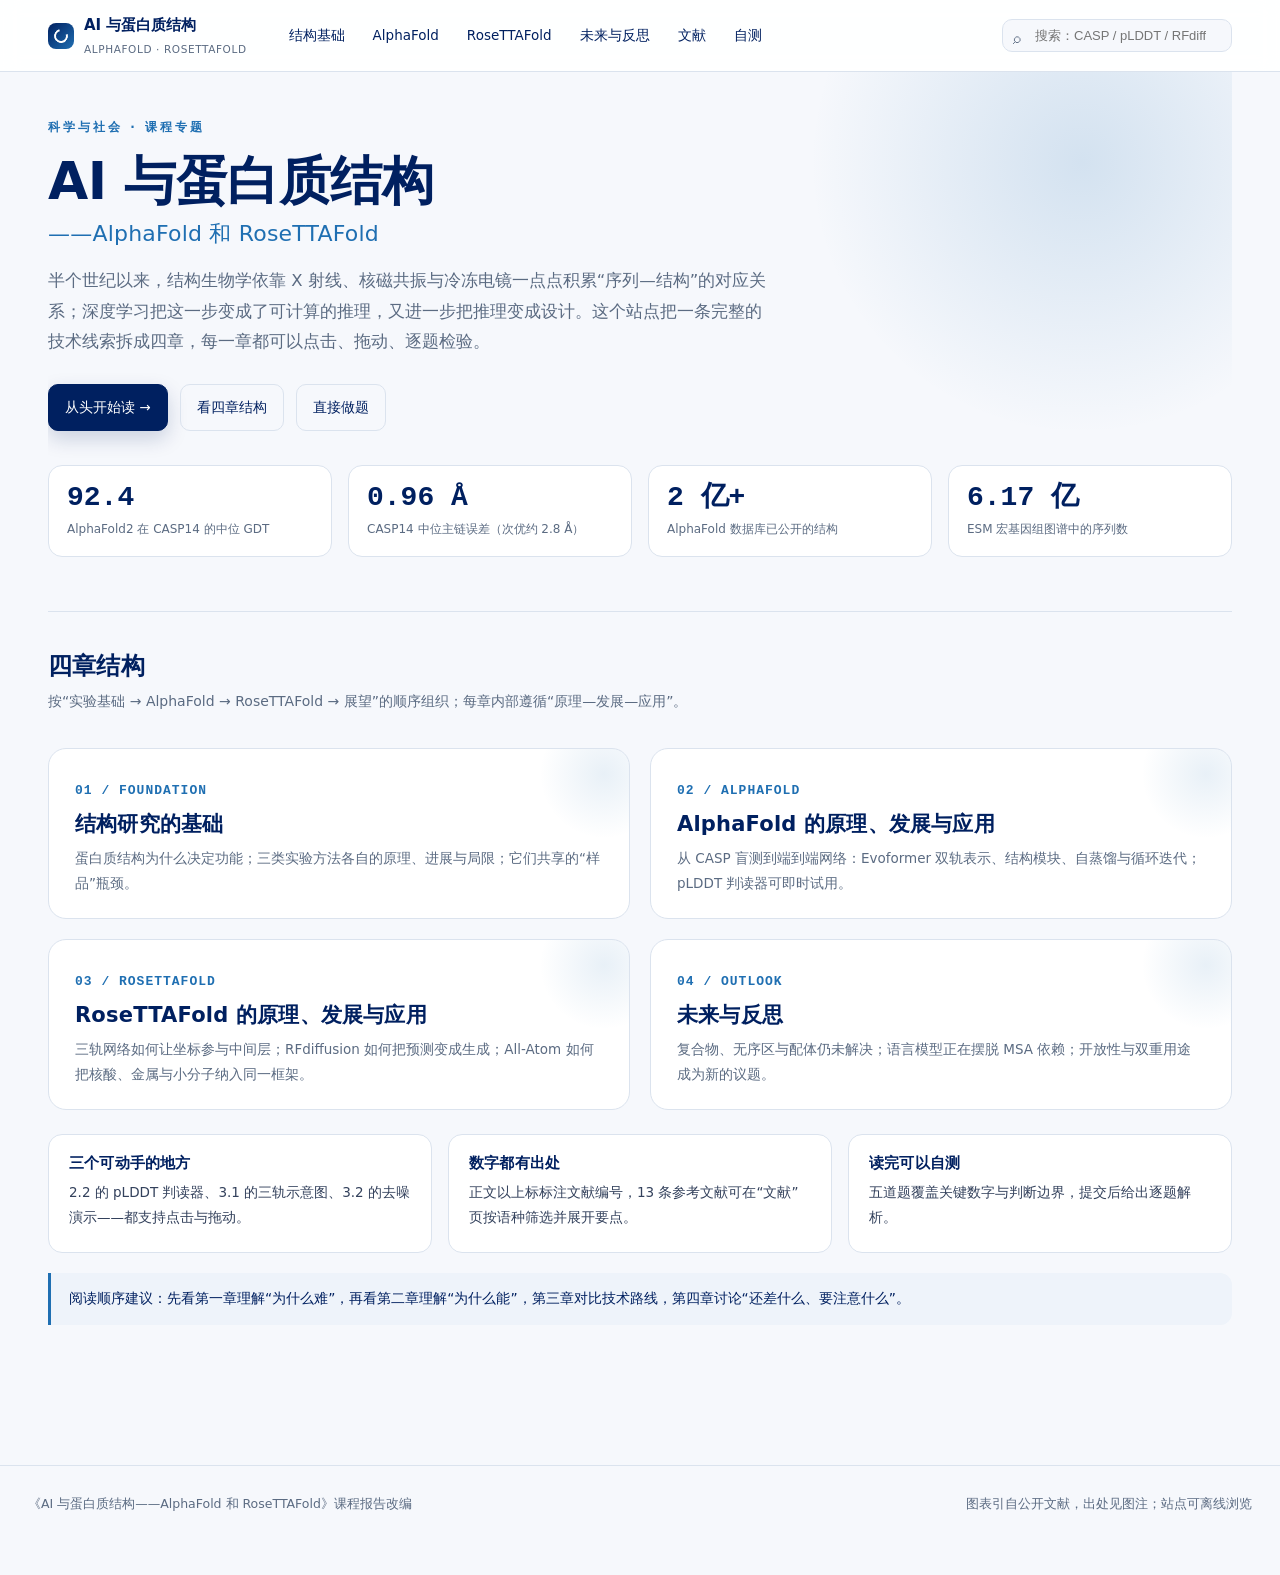
==== index.html @ 39dbe8a4 "feat: 交互式专题站点（AlphaFold / RoseTTAFold 四章 + 互动组件）" ====
<!DOCTYPE html>
<html lang="zh-CN">
<head>
<meta charset="utf-8">
<meta name="viewport" content="width=device-width, initial-scale=1">
<title>AI 与蛋白质结构 · AlphaFold 与 RoseTTAFold</title>
<meta name="description" content="从实验解析到深度学习预测、再到蛋白质设计的交互式专题：AlphaFold 与 RoseTTAFold 的原理、发展与应用。">
<link rel="icon" href="data:image/svg+xml,<svg xmlns='http://www.w3.org/2000/svg' viewBox='0 0 64 64'><rect width='64' height='64' rx='14' fill='%23002060'/><circle cx='32' cy='32' r='15' fill='none' stroke='%23fff' stroke-width='4' stroke-dasharray='70 30'/></svg>">
<link rel="stylesheet" href="assets/css/site.css">
</head>
<body>
<div id="progress"></div>
<header class="top">
  <div class="bar">
    <a class="logo" href="index.html"><i></i><span>AI 与蛋白质结构<small>ALPHAFOLD · ROSETTAFOLD</small></span></a>
    <nav class="main">
      <a href="ch1.html">结构基础</a>
      <a href="ch2.html">AlphaFold</a>
      <a href="ch3.html">RoseTTAFold</a>
      <a href="ch4.html">未来与反思</a>
      <a href="references.html">文献</a>
      <a href="quiz.html">自测</a>
    </nav>
    <div class="searchwrap">
      <input id="q" type="search" placeholder="搜索：CASP / pLDDT / RFdiffusion" aria-label="站内搜索">
      <div id="hits"></div>
    </div>
  </div>
</header>

<main>
  <section class="hero">
    <div class="glow"></div>
    <div class="kicker">科学与社会 · 课程专题</div>
    <h1>AI 与蛋白质结构</h1>
    <h2>——AlphaFold 和 RoseTTAFold</h2>
    <p class="lead">半个世纪以来，结构生物学依靠 X 射线、核磁共振与冷冻电镜一点点积累“序列—结构”的对应关系；深度学习把这一步变成了可计算的推理，又进一步把推理变成设计。这个站点把一条完整的技术线索拆成四章，每一章都可以点击、拖动、逐题检验。</p>
    <div class="cta">
      <a class="btn primary" href="ch1.html">从头开始读 →</a>
      <a class="btn ghost" href="#chapters">看四章结构</a>
      <a class="btn ghost" href="quiz.html">直接做题</a>
    </div>
    <div class="facts">
      <div class="fact reveal"><b>92.4</b><span>AlphaFold2 在 CASP14 的中位 GDT</span></div>
      <div class="fact reveal"><b>0.96 Å</b><span>CASP14 中位主链误差（次优约 2.8 Å）</span></div>
      <div class="fact reveal"><b>2 亿+</b><span>AlphaFold 数据库已公开的结构</span></div>
      <div class="fact reveal"><b>6.17 亿</b><span>ESM 宏基因组图谱中的序列数</span></div>
    </div>
  </section>

  <section id="chapters" style="padding:38px 0 10px">
    <h2 style="font-size:24px">四章结构</h2>
    <p style="color:var(--muted);font-size:14px;margin-top:6px">按“实验基础 → AlphaFold → RoseTTAFold → 展望”的顺序组织；每章内部遵循“原理—发展—应用”。</p>
    <div class="cards">
      <a class="card-link reveal" href="ch1.html">
        <span class="n">01 / FOUNDATION</span>
        <h3>结构研究的基础</h3>
        <p>蛋白质结构为什么决定功能；三类实验方法各自的原理、进展与局限；它们共享的“样品”瓶颈。</p>
        <span class="go">阅读本章 →</span>
      </a>
      <a class="card-link reveal" href="ch2.html">
        <span class="n">02 / ALPHAFOLD</span>
        <h3>AlphaFold 的原理、发展与应用</h3>
        <p>从 CASP 盲测到端到端网络：Evoformer 双轨表示、结构模块、自蒸馏与循环迭代；pLDDT 判读器可即时试用。</p>
        <span class="go">阅读本章 →</span>
      </a>
      <a class="card-link reveal" href="ch3.html">
        <span class="n">03 / ROSETTAFOLD</span>
        <h3>RoseTTAFold 的原理、发展与应用</h3>
        <p>三轨网络如何让坐标参与中间层；RFdiffusion 如何把预测变成生成；All-Atom 如何把核酸、金属与小分子纳入同一框架。</p>
        <span class="go">阅读本章 →</span>
      </a>
      <a class="card-link reveal" href="ch4.html">
        <span class="n">04 / OUTLOOK</span>
        <h3>未来与反思</h3>
        <p>复合物、无序区与配体仍未解决；语言模型正在摆脱 MSA 依赖；开放性与双重用途成为新的议题。</p>
        <span class="go">阅读本章 →</span>
      </a>
    </div>
  </section>

  <section style="padding:14px 0 30px">
    <div class="grid3">
      <div class="card reveal">
        <h4>三个可动手的地方</h4>
        <p>2.2 的 pLDDT 判读器、3.1 的三轨示意图、3.2 的去噪演示——都支持点击与拖动。</p>
      </div>
      <div class="card reveal">
        <h4>数字都有出处</h4>
        <p>正文以上标标注文献编号，13 条参考文献可在“文献”页按语种筛选并展开要点。</p>
      </div>
      <div class="card reveal">
        <h4>读完可以自测</h4>
        <p>五道题覆盖关键数字与判断边界，提交后给出逐题解析。</p>
      </div>
    </div>
    <div class="note reveal">
      阅读顺序建议：先看第一章理解“为什么难”，再看第二章理解“为什么能”，第三章对比技术路线，第四章讨论“还差什么、要注意什么”。
    </div>
  </section>
</main>

<footer class="site">
  <div class="in">
    <span>《AI 与蛋白质结构——AlphaFold 和 RoseTTAFold》课程报告改编</span>
    <span>图表引自公开文献，出处见图注；站点可离线浏览</span>
  </div>
</footer>
<script src="assets/js/core.js"></script>
<script src="assets/js/widgets.js"></script>
</body>
</html>
---- assets/css/site.css ----
:root{
  --navy:#002060; --ink:#16233a; --body:#33415c; --muted:#5b6b82;
  --blue:#1f6fb2; --blue-2:#2a86cf; --teal:#117f86; --amber:#c9801d;
  --line:#dbe3ee; --bg:#f6f8fc; --card:#fff; --soft:#eef3fa;
  --mono:"Cascadia Mono","Consolas",monospace;
  --shadow:0 10px 30px rgba(0,32,96,.08);
}
*{box-sizing:border-box}
html{scroll-behavior:smooth}
body{
  margin:0;background:var(--bg);color:var(--body);
  font:15.5px/1.85 "Microsoft YaHei","PingFang SC","Hiragino Sans GB",system-ui,sans-serif;
  -webkit-font-smoothing:antialiased;overflow-x:hidden;
}
a{color:var(--blue);text-decoration:none}
a:hover{text-decoration:underline}
h1,h2,h3,h4{color:var(--navy);margin:0;font-weight:700;letter-spacing:.2px;line-height:1.35}
p{margin:.6em 0}
sup.cite{color:var(--muted);font-size:.68em;vertical-align:super}
img{max-width:100%}

/* ---------------- 顶栏 ---------------- */
#progress{position:fixed;top:0;left:0;height:3px;width:0;background:linear-gradient(90deg,var(--blue),var(--amber));z-index:80;transition:width .08s linear}
header.top{
  position:sticky;top:0;z-index:70;background:rgba(255,255,255,.9);backdrop-filter:blur(10px);
  border-bottom:1px solid var(--line);
}
header.top .bar{
  max-width:1240px;margin:0 auto;padding:12px 28px;display:flex;align-items:center;gap:22px;
}
.logo{display:flex;align-items:center;gap:10px;font-weight:800;color:var(--navy);font-size:15px;white-space:nowrap}
.logo i{
  width:26px;height:26px;border-radius:8px;display:inline-block;
  background:linear-gradient(135deg,var(--navy),var(--blue));position:relative;
}
.logo i:after{content:"";position:absolute;inset:6px;border:2px solid #fff;border-radius:50%;border-top-color:transparent;transform:rotate(30deg)}
.logo small{display:block;font-weight:400;font-size:10.5px;color:var(--muted);letter-spacing:.6px}
header.top nav.main{display:flex;gap:4px;margin-left:8px;flex-wrap:wrap}
header.top nav.main a{
  padding:7px 12px;border-radius:9px;font-size:13.5px;color:var(--navy);white-space:nowrap;
}
header.top nav.main a:hover{background:var(--soft);text-decoration:none}
header.top nav.main a.on{background:var(--navy);color:#fff}
.searchwrap{margin-left:auto;position:relative}
.searchwrap input{
  width:230px;padding:8px 12px 8px 32px;border:1px solid var(--line);border-radius:10px;
  font-size:13px;background:var(--bg);outline:none;color:var(--ink);transition:.2s;
}
.searchwrap input:focus{width:300px;border-color:var(--blue);background:#fff;box-shadow:0 4px 16px rgba(31,111,178,.12)}
.searchwrap:before{content:"⌕";position:absolute;left:11px;top:6px;color:var(--muted);font-size:15px}
#hits{
  position:absolute;right:0;top:44px;width:420px;max-height:60vh;overflow:auto;background:#fff;
  border:1px solid var(--line);border-radius:14px;box-shadow:var(--shadow);padding:8px;display:none;
}
#hits.show{display:block}
#hits a{display:block;padding:9px 12px;border-radius:9px;color:var(--ink);font-size:13px}
#hits a:hover{background:var(--soft);text-decoration:none}
#hits a b{color:var(--navy);display:block;font-size:13.5px}
#hits a span{color:var(--muted);font-size:12px}
#hits .none{padding:12px;color:var(--muted);font-size:13px}

/* ---------------- 版心 ---------------- */
main{max-width:1240px;margin:0 auto;padding:0 28px 90px}
.crumb{font-size:12px;color:var(--muted);padding:22px 0 6px;letter-spacing:.3px}
.crumb b{color:var(--navy)}

/* ---------------- 首页 hero ---------------- */
.hero{
  position:relative;padding:44px 0 54px;border-bottom:1px solid var(--line);overflow:hidden;
}
.hero .glow{
  position:absolute;width:620px;height:620px;border-radius:50%;right:-160px;top:-220px;
  background:radial-gradient(circle at center,rgba(31,111,178,.16),rgba(31,111,178,0) 62%);
  pointer-events:none;
}
.hero .kicker{font-size:12px;letter-spacing:3px;color:var(--blue);font-weight:800}
.hero h1{font-size:52px;line-height:1.12;margin:14px 0 8px;letter-spacing:-.5px}
.hero h2{font-size:22px;color:var(--blue);font-weight:500}
.hero p.lead{font-size:16.5px;color:var(--muted);max-width:720px;margin-top:18px}
.hero .cta{display:flex;gap:12px;margin-top:26px;flex-wrap:wrap}
.btn{
  display:inline-flex;align-items:center;gap:8px;border:1px solid var(--line);background:#fff;color:var(--navy);
  border-radius:10px;padding:10px 16px;font-size:13.5px;cursor:pointer;transition:.18s;font-family:inherit;
}
.btn:hover{border-color:var(--blue);color:var(--blue);transform:translateY(-1px);text-decoration:none}
.btn.primary{background:var(--navy);border-color:var(--navy);color:#fff;box-shadow:0 8px 20px rgba(0,32,96,.18)}
.btn.primary:hover{background:#0a3070;color:#fff}
.btn.ghost{background:transparent}
.facts{display:grid;grid-template-columns:repeat(4,1fr);gap:16px;margin-top:34px}
.fact{background:#fff;border:1px solid var(--line);border-radius:14px;padding:16px 18px;transition:.2s}
.fact:hover{transform:translateY(-3px);box-shadow:var(--shadow)}
.fact b{display:block;font-size:28px;color:var(--navy);line-height:1.15;font-family:var(--mono)}
.fact span{font-size:12px;color:var(--muted);display:block;margin-top:4px}

/* ---------------- 章节卡片 ---------------- */
.cards{display:grid;grid-template-columns:repeat(2,1fr);gap:20px;margin-top:34px}
.card-link{
  position:relative;background:#fff;border:1px solid var(--line);border-radius:18px;padding:26px 26px 22px;
  display:block;color:inherit;transition:.22s;overflow:hidden;
}
.card-link:hover{transform:translateY(-4px);box-shadow:var(--shadow);border-color:#c6d7ea;text-decoration:none}
.card-link .n{
  font-family:var(--mono);font-size:13px;color:var(--blue);font-weight:700;letter-spacing:1px;
}
.card-link h3{font-size:21px;margin:6px 0 8px}
.card-link p{color:var(--muted);font-size:13.5px;margin:0}
.card-link .go{position:absolute;right:22px;bottom:20px;color:var(--blue);font-size:13px;opacity:0;transform:translateX(-6px);transition:.22s}
.card-link:hover .go{opacity:1;transform:none}
.card-link:after{
  content:"";position:absolute;right:-40px;top:-40px;width:130px;height:130px;border-radius:50%;
  background:radial-gradient(circle,rgba(31,111,178,.10),transparent 70%);
}

/* ---------------- 内容页 ---------------- */
.page-head{padding:30px 0 6px}
.page-head .kicker{font-size:12px;letter-spacing:2px;color:var(--blue);font-weight:800}
.page-head h1{font-size:38px;margin:10px 0 8px}
.page-head p{color:var(--muted);max-width:820px;font-size:15px}
.layout{display:grid;grid-template-columns:minmax(0,1fr) 232px;gap:44px;align-items:start}
article{min-width:0}
section.sec{padding:34px 0 18px;border-bottom:1px solid var(--line);scroll-margin-top:80px}
section.sec:last-child{border-bottom:0}
section.sec h2{font-size:26px;display:flex;align-items:baseline;gap:12px;margin-bottom:6px}
section.sec h2 .num{font-family:var(--mono);font-size:16px;color:var(--blue);font-weight:700}
section.sec .sub{color:var(--muted);font-size:14px;margin-bottom:16px}
h3.sub{font-size:17px;margin:28px 0 8px;padding-left:11px;border-left:3px solid var(--amber);scroll-margin-top:84px}

/* 右侧小节导航 */
.rail{position:sticky;top:86px}
.rail h5{font-size:11px;letter-spacing:1.6px;color:var(--muted);margin:0 0 10px;font-weight:700}
.rail a{
  display:block;font-size:12.8px;color:var(--muted);padding:6px 10px;border-left:2px solid transparent;
  margin-left:-2px;transition:.15s;line-height:1.5;
}
.rail a:hover{color:var(--navy);text-decoration:none}
.rail a.on{color:var(--blue);border-left-color:var(--blue);font-weight:600;background:linear-gradient(90deg,var(--soft),transparent)}

/* ---------------- 通用块 ---------------- */
.grid2{display:grid;grid-template-columns:1fr 1fr;gap:26px;align-items:start}
.grid2.narrow{grid-template-columns:1.06fr .94fr}
.grid3{display:grid;grid-template-columns:repeat(3,1fr);gap:16px}
figure{margin:0}
figure .frame{background:#fff;border:1px solid var(--line);border-radius:14px;padding:8px}
figure img{width:100%;display:block;border-radius:8px}
figcaption{font-size:11.5px;color:var(--muted);margin-top:8px;line-height:1.6}
figcaption b{color:var(--navy)}
.card{background:#fff;border:1px solid var(--line);border-radius:14px;padding:18px 20px}
.card h4{font-size:15px;margin-bottom:6px}
.card p{font-size:13.5px;margin:.35em 0}
ul.clean{margin:8px 0;padding-left:1.15em}
ul.clean li{margin:7px 0;font-size:14.2px}
.key{font-weight:700;color:var(--navy)}
.note{background:var(--soft);border-left:3px solid var(--blue);border-radius:0 12px 12px 0;padding:13px 18px;font-size:13.8px;color:var(--navy);margin:20px 0}
.warn{background:#fdf6e8;border-left-color:var(--amber);color:#7a5311}
.pill{display:inline-block;font-size:11.5px;padding:3px 10px;border-radius:999px;background:var(--soft);color:var(--blue);margin-right:6px}

/* 标签页 */
.tabs{display:flex;gap:8px;margin:18px 0 14px;flex-wrap:wrap}
.tab{padding:9px 16px;border-radius:999px;border:1px solid var(--line);background:#fff;cursor:pointer;font-size:13.5px;color:var(--navy);transition:.15s;font-family:inherit}
.tab:hover{border-color:var(--blue)}
.tab.on{background:var(--navy);color:#fff;border-color:var(--navy)}
.panel{display:none}
.panel.on{display:block;animation:fade .28s ease}
@keyframes fade{from{opacity:0;transform:translateY(5px)}to{opacity:1;transform:none}}

/* 表格 */
.tablewrap{background:#fff;border:1px solid var(--line);border-radius:14px;overflow:auto}
table.cmp{width:100%;border-collapse:collapse;font-size:13.5px;min-width:620px}
table.cmp th{background:var(--navy);color:#fff;text-align:left;padding:12px 13px;font-weight:600;font-size:13px;white-space:nowrap}
table.cmp td{padding:12px 13px;border-bottom:1px solid var(--line);vertical-align:top}
table.cmp tr:last-child td{border-bottom:0}
table.cmp tr:hover td{background:var(--soft)}
table.cmp td:first-child{font-weight:700;color:var(--navy);white-space:nowrap}

/* 时间轴 */
.timeline{position:relative;margin:22px 0 6px;padding-left:26px}
.timeline:before{content:"";position:absolute;left:8px;top:8px;bottom:8px;width:2px;background:linear-gradient(var(--blue),var(--amber))}
.tl-item{position:relative;padding:8px 0;cursor:pointer;transition:.15s}
.tl-item:before{content:"";position:absolute;left:-24px;top:16px;width:11px;height:11px;border-radius:50%;background:#fff;border:2px solid var(--blue);transition:.15s}
.tl-item:hover:before{border-color:var(--amber)}
.tl-item.on:before{background:var(--amber);border-color:var(--amber);box-shadow:0 0 0 4px rgba(201,128,29,.16)}
.tl-item b{color:var(--navy);font-size:14px;margin-right:10px;font-family:var(--mono)}
.tl-item span{color:var(--muted);font-size:13.4px}
.tl-item.on span{color:var(--navy)}
.tl-body{background:#fff;border:1px solid var(--line);border-radius:14px;padding:20px 22px;font-size:13.8px;min-height:190px}
.tl-body h4{margin-bottom:8px}
.tl-body p{color:var(--body)}
.tl-body .yr{font-family:var(--mono);color:var(--blue);font-weight:700}

/* SVG 三轨图 */
.track-svg{width:100%;height:auto;background:#fff;border:1px solid var(--line);border-radius:14px}
.track-svg .box{cursor:pointer}
.track-svg .box rect{transition:.18s}
.track-svg .box:hover rect{stroke:var(--amber);stroke-width:2}
.track-svg .box.on rect{stroke:var(--amber);stroke-width:2.5;filter:drop-shadow(0 3px 8px rgba(201,128,29,.18))}
.track-svg text{font-family:inherit;font-size:12px;fill:var(--ink)}

/* 滑块 */
.slider-row{display:flex;align-items:center;gap:16px;margin:16px 0}
input[type=range]{-webkit-appearance:none;appearance:none;height:5px;border-radius:3px;outline:none;flex:1;
  background:linear-gradient(90deg,var(--blue),var(--teal));}
input[type=range]::-webkit-slider-thumb{-webkit-appearance:none;width:20px;height:20px;border-radius:50%;background:#fff;border:5px solid var(--blue);box-shadow:0 2px 8px rgba(0,32,96,.25);cursor:pointer;transition:.15s}
input[type=range]::-webkit-slider-thumb:hover{transform:scale(1.08)}
output.val{font-family:var(--mono);font-size:14px;color:var(--navy);min-width:76px;text-align:right;font-weight:700}
canvas.demo{width:100%;background:#fff;border:1px solid var(--line);border-radius:14px;display:block}
.metric{display:flex;gap:20px;margin-top:12px;font-size:12.5px;color:var(--muted);flex-wrap:wrap}
.metric b{font-family:var(--mono);color:var(--navy);font-size:15px}
.pbar{height:16px;border-radius:9px;overflow:hidden;display:flex;background:#eef2f8;margin-top:10px}
.pbar i{height:100%;transition:width .25s ease,background .25s ease}
.badge{display:inline-block;padding:3px 10px;border-radius:999px;font-size:12px;font-weight:700;color:#fff}

/* 文献 */
.refs{display:grid;gap:10px}
.ref{background:#fff;border:1px solid var(--line);border-radius:12px;padding:13px 16px;font-size:13.2px;cursor:pointer;transition:.15s}
.ref:hover{border-color:#c6d7ea}
.ref .head{display:flex;gap:10px;align-items:flex-start}
.ref .no{font-family:var(--mono);color:var(--blue);font-weight:700;min-width:34px}
.ref .abs{display:none;margin:10px 0 0 44px;color:var(--body);font-size:12.6px;border-top:1px dashed var(--line);padding-top:10px}
.ref.open .abs{display:block}
.ref mark{background:#fff1c9;color:inherit;padding:0 1px}

/* 测验 */
.quiz .q{background:#fff;border:1px solid var(--line);border-radius:14px;padding:18px 20px;margin:14px 0}
.quiz .q h4{margin-bottom:12px;font-size:15px}
.opt{display:block;padding:10px 14px;border:1px solid var(--line);border-radius:10px;margin:8px 0;cursor:pointer;font-size:13.6px;transition:.15s}
.opt:hover{border-color:var(--blue);background:#fbfdff}
.opt.pick{border-color:var(--blue);background:var(--soft)}
.opt.right{border-color:#1d8a5a;background:#e9f7ef}
.opt.wrong{border-color:#c05050;background:#fdecec}
.q .fb{margin-top:10px;font-size:13px;color:var(--muted);display:none}
.q.done .fb{display:block}

/* 页脚翻页 */
.pager{display:flex;justify-content:space-between;gap:16px;margin-top:46px;border-top:1px solid var(--line);padding-top:22px}
.pager a{flex:1;background:#fff;border:1px solid var(--line);border-radius:14px;padding:14px 18px;transition:.2s}
.pager a:hover{border-color:var(--blue);box-shadow:var(--shadow);text-decoration:none}
.pager a small{display:block;font-size:11.5px;color:var(--muted)}
.pager a b{color:var(--navy);font-size:15px}
.pager .next{text-align:right}

footer.site{border-top:1px solid var(--line);padding:26px 28px 60px;color:var(--muted);font-size:12.5px}
footer.site .in{max-width:1240px;margin:0 auto;display:flex;justify-content:space-between;gap:20px;flex-wrap:wrap}

/* 滚动显现 */
body.js .reveal{opacity:0;transform:translateY(26px);transition:opacity .66s cubic-bezier(.22,.61,.36,1),transform .66s cubic-bezier(.22,.61,.36,1)}
body.js .reveal.in{opacity:1;transform:none}
@media (prefers-reduced-motion:reduce){
  body.js .reveal{opacity:1!important;transform:none!important;transition:none!important}
  html{scroll-behavior:auto}
}

/* 章节进度点 */
#dots{position:fixed;right:18px;top:50%;transform:translateY(-50%);display:flex;flex-direction:column;gap:11px;z-index:50}
#dots button{width:9px;height:9px;border-radius:50%;border:1px solid #b9c8dc;background:#fff;cursor:pointer;padding:0;transition:.2s}
#dots button.on{background:var(--amber);border-color:var(--amber);transform:scale(1.4)}
#dots button:hover{border-color:var(--blue)}

/* 响应式 */
@media (max-width:1100px){
  .layout{grid-template-columns:1fr}
  .rail{display:none}
  #dots{display:none}
}
@media (max-width:860px){
  header.top nav.main{display:none}
  .searchwrap input{width:160px}
  .searchwrap input:focus{width:200px}
  #hits{width:min(92vw,420px)}
  .hero h1{font-size:34px}
  .hero{padding:28px 0 36px}
  .facts{grid-template-columns:repeat(2,1fr)}
  .cards{grid-template-columns:1fr}
  .grid2,.grid2.narrow{grid-template-columns:1fr}
  .grid3{grid-template-columns:1fr}
  main{padding:0 18px 60px}
  header.top .bar{padding:10px 16px}
  .page-head h1{font-size:28px}
}
@media print{
  header.top,#progress,#dots,.rail,.pager,.searchwrap{display:none}
  .layout{display:block}
  .panel{display:block!important}
  .reveal{opacity:1!important;transform:none!important}
  body{background:#fff}
}
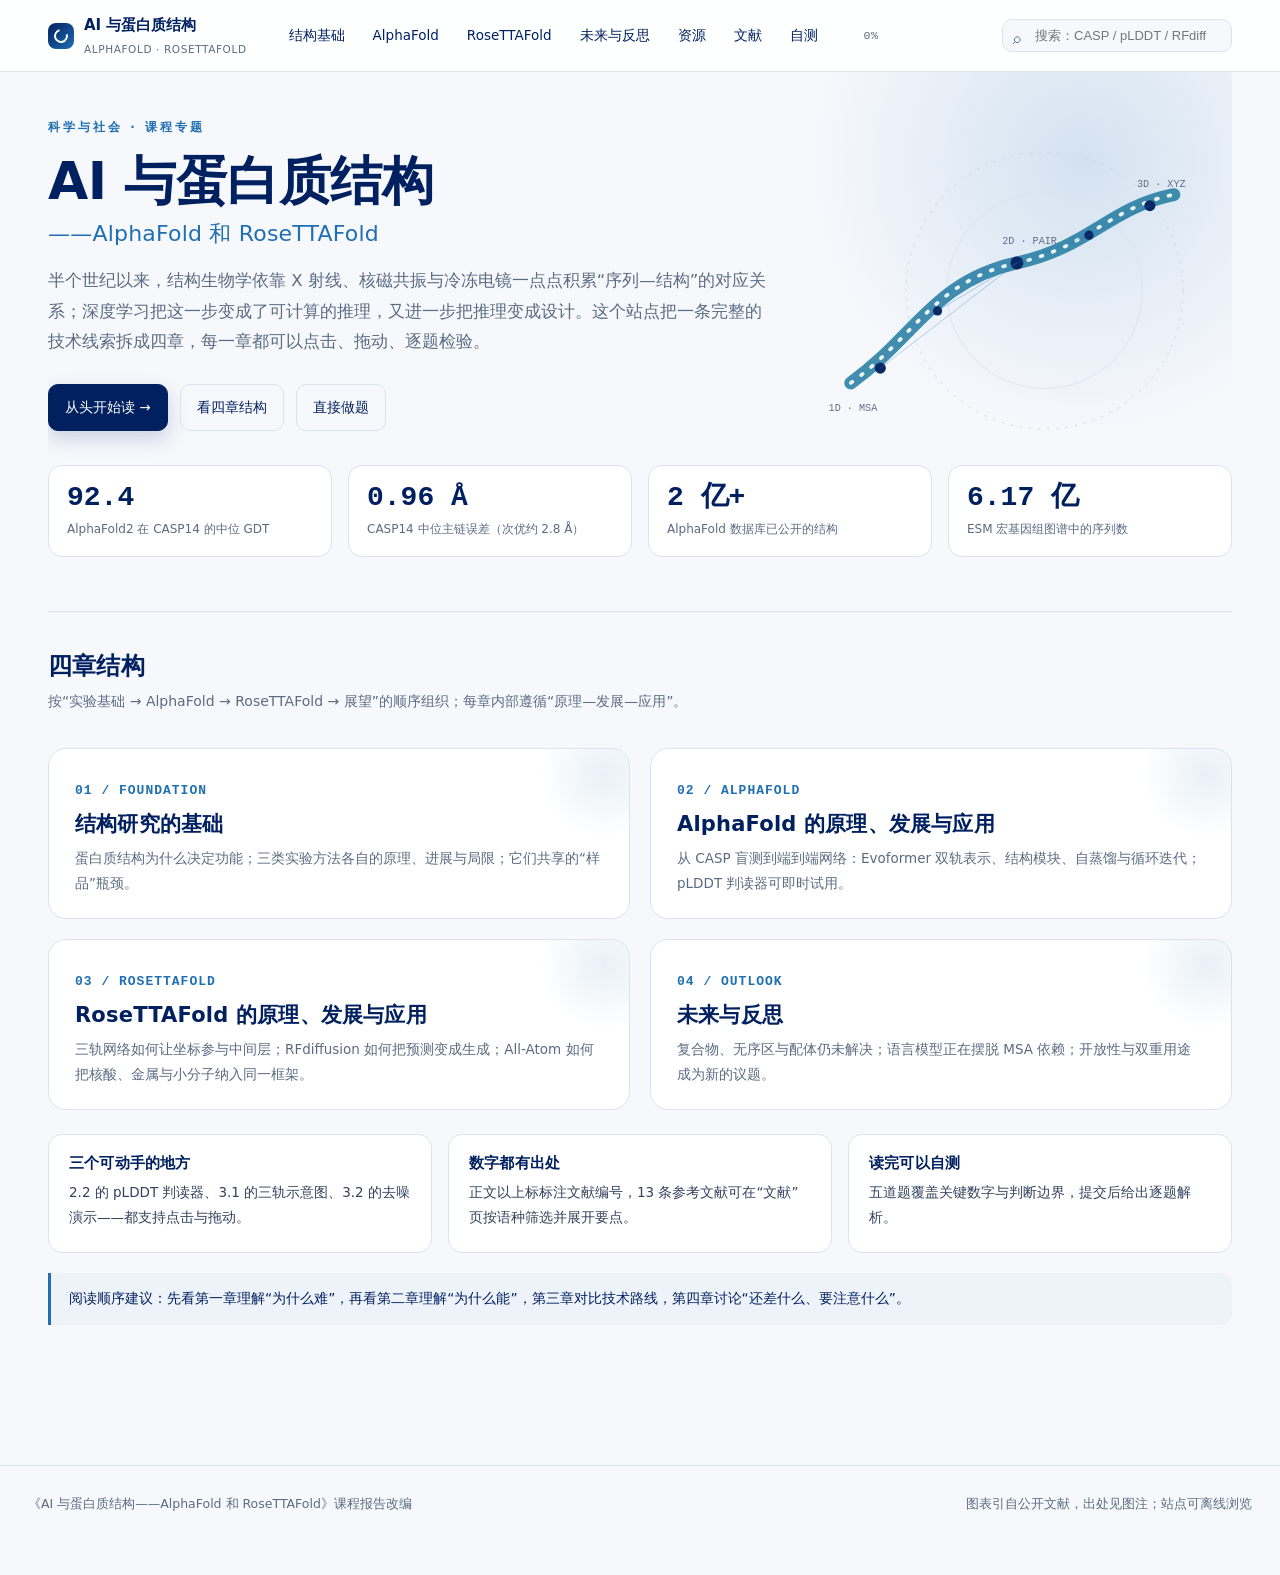
==== commit a47c80ed: "feat: 资源导航页、文献下载/检索链接、章节要点与站内外部跳转" ====
--- a/index.html
+++ b/index.html
@@ -6,6 +6,10 @@
 <title>AI 与蛋白质结构 · AlphaFold 与 RoseTTAFold</title>
 <meta name="description" content="从实验解析到深度学习预测、再到蛋白质设计的交互式专题：AlphaFold 与 RoseTTAFold 的原理、发展与应用。">
 <link rel="icon" href="data:image/svg+xml,<svg xmlns='http://www.w3.org/2000/svg' viewBox='0 0 64 64'><rect width='64' height='64' rx='14' fill='%23002060'/><circle cx='32' cy='32' r='15' fill='none' stroke='%23fff' stroke-width='4' stroke-dasharray='70 30'/></svg>">
+<meta name="theme-color" content="#002060">
+<meta property="og:title" content="AI 与蛋白质结构 · AlphaFold 与 RoseTTAFold">
+<meta property="og:description" content="从实验解析到深度学习预测、再到蛋白质设计的交互式专题。">
+<meta property="og:type" content="website">
 <link rel="stylesheet" href="assets/css/site.css">
 </head>
 <body>
@@ -18,9 +22,12 @@
       <a href="ch2.html">AlphaFold</a>
       <a href="ch3.html">RoseTTAFold</a>
       <a href="ch4.html">未来与反思</a>
+      <a href="resources.html">资源</a>
       <a href="references.html">文献</a>
       <a href="quiz.html">自测</a>
     </nav>
+    <button id="menuBtn" aria-label="展开目录" aria-expanded="false">☰</button>
+    <span class="pct" id="pct">0%</span>
     <div class="searchwrap">
       <input id="q" type="search" placeholder="搜索：CASP / pLDDT / RFdiffusion" aria-label="站内搜索">
       <div id="hits"></div>
@@ -31,6 +38,40 @@
 <main>
   <section class="hero">
     <div class="glow"></div>
+
+  <svg class="hero-art" viewBox="0 0 520 420" fill="none" xmlns="http://www.w3.org/2000/svg" aria-hidden="true">
+    <defs>
+      <linearGradient id="rib" x1="0" y1="0" x2="1" y2="1">
+        <stop offset="0" stop-color="#1f6fb2"/><stop offset="1" stop-color="#117f86"/>
+      </linearGradient>
+      <linearGradient id="fade" x1="0" y1="0" x2="1" y2="0">
+        <stop offset="0" stop-color="#002060" stop-opacity=".16"/>
+        <stop offset="1" stop-color="#002060" stop-opacity="0"/>
+      </linearGradient>
+      <filter id="soft"><feGaussianBlur stdDeviation="7"/></filter>
+    </defs>
+    <circle cx="330" cy="200" r="150" stroke="#c9d8ea" stroke-dasharray="3 7"/>
+    <circle cx="330" cy="200" r="106" stroke="#dbe3ee"/>
+    <path d="M120 300 C190 250 210 190 300 170 C380 152 400 110 470 96"
+          stroke="url(#rib)" stroke-width="14" stroke-linecap="round" opacity=".85"/>
+    <path d="M120 300 C190 250 210 190 300 170 C380 152 400 110 470 96"
+          stroke="#fff" stroke-width="4" stroke-dasharray="2 12" stroke-linecap="round" opacity=".9"/>
+    <g class="nodes" fill="#002060">
+      <circle cx="152" cy="284" r="6"/><circle cx="214" cy="222" r="5"/>
+      <circle cx="300" cy="170" r="7"/><circle cx="378" cy="140" r="5"/>
+      <circle cx="444" cy="108" r="6"/>
+    </g>
+    <g stroke="#1f6fb2" stroke-opacity=".35">
+      <path d="M152 284 L300 170"/><path d="M214 222 L300 170"/>
+      <path d="M378 140 L300 170"/><path d="M444 108 L378 140"/>
+    </g>
+    <g font-family="Cascadia Mono, monospace" font-size="11" fill="#5b6b82">
+      <text x="96" y="330">1D · MSA</text>
+      <text x="284" y="150">2D · PAIR</text>
+      <text x="430" y="88">3D · XYZ</text>
+    </g>
+  </svg>
+
     <div class="kicker">科学与社会 · 课程专题</div>
     <h1>AI 与蛋白质结构</h1>
     <h2>——AlphaFold 和 RoseTTAFold</h2>
@@ -108,5 +149,6 @@
 </footer>
 <script src="assets/js/core.js"></script>
 <script src="assets/js/widgets.js"></script>
+<button id="fab" aria-label="回到顶部">↑</button>
 </body>
 </html>
--- a/assets/css/site.css
+++ b/assets/css/site.css
@@ -283,3 +283,82 @@
   .reveal{opacity:1!important;transform:none!important}
   body{background:#fff}
 }
+
+/* ---------------- 移动端菜单 / 回顶 / 进度百分比 ---------------- */
+#menuBtn{display:none;border:1px solid var(--line);background:#fff;border-radius:10px;width:38px;height:38px;font-size:17px;color:var(--navy);cursor:pointer}
+#menuBtn:hover{border-color:var(--blue);color:var(--blue)}
+.pct{font-family:var(--mono);font-size:11.5px;color:var(--muted);margin-left:12px;letter-spacing:.5px}
+#fab{
+  position:fixed;right:22px;bottom:26px;width:44px;height:44px;border-radius:50%;border:1px solid var(--line);
+  background:#fff;color:var(--navy);cursor:pointer;box-shadow:0 8px 22px rgba(0,32,96,.14);
+  display:flex;align-items:center;justify-content:center;font-size:18px;opacity:0;pointer-events:none;
+  transition:.22s;z-index:60;
+}
+#fab.show{opacity:1;pointer-events:auto}
+#fab:hover{border-color:var(--blue);color:var(--blue);transform:translateY(-2px)}
+@media (max-width:860px){
+  #menuBtn{display:inline-flex;align-items:center;justify-content:center}
+  header.top nav.main.open{
+    display:flex;position:absolute;left:0;right:0;top:64px;background:#fff;border-bottom:1px solid var(--line);
+    padding:10px 16px;box-shadow:0 12px 24px rgba(0,32,96,.08);flex-direction:column;gap:2px;
+  }
+  header.top nav.main.open a{padding:11px 12px;font-size:14.5px}
+  header.top .bar{position:relative}
+  .pct{display:none}
+}
+
+/* ---------------- 首页装饰图 ---------------- */
+.hero-art{
+  position:absolute;right:12px;top:34px;width:min(38vw,480px);height:auto;opacity:0;
+  animation:artIn 1.1s .25s cubic-bezier(.22,.61,.36,1) forwards;
+}
+@keyframes artIn{from{opacity:0;transform:translateY(16px) scale(.98)}to{opacity:.96;transform:none}}
+.hero-art .nodes circle{animation:pulse 3.2s ease-in-out infinite}
+.hero-art .nodes circle:nth-child(2){animation-delay:.4s}
+.hero-art .nodes circle:nth-child(3){animation-delay:.8s}
+.hero-art .nodes circle:nth-child(4){animation-delay:1.2s}
+.hero-art .nodes circle:nth-child(5){animation-delay:1.6s}
+@keyframes pulse{0%,100%{opacity:.55;r:5}50%{opacity:1;r:7}}
+@media (max-width:1100px){.hero-art{display:none}}
+@media (prefers-reduced-motion:reduce){.hero-art{animation:none;opacity:.96}.hero-art .nodes circle{animation:none}}
+
+/* 窄屏：搜索换行、菜单铺满 */
+@media (max-width:640px){
+  header.top .bar{flex-wrap:wrap;row-gap:8px}
+  header.top .searchwrap{order:9;margin-left:0;width:100%}
+  header.top .searchwrap input{width:100%}
+  header.top .searchwrap input:focus{width:100%}
+  #hits{left:0;right:0;width:100%}
+  header.top nav.main.open{top:100%}
+}
+
+/* ---------------- 资源卡片 ---------------- */
+.res-grid{display:grid;grid-template-columns:repeat(2,1fr);gap:16px;margin-top:20px}
+.res{
+  display:block;background:#fff;border:1px solid var(--line);border-radius:16px;padding:20px 22px;
+  transition:.2s;color:inherit;position:relative;overflow:hidden;
+}
+.res:hover{transform:translateY(-3px);box-shadow:var(--shadow);border-color:#c6d7ea;text-decoration:none}
+.res .tag{font-size:11px;color:var(--blue);background:var(--soft);border-radius:999px;padding:3px 10px}
+.res h3{font-size:16.5px;margin:10px 0 6px}
+.res p{font-size:13.2px;color:var(--muted);margin:0}
+.res .link{display:block;margin-top:12px;font-family:var(--mono);font-size:11.5px;color:var(--blue)}
+@media (max-width:860px){.res-grid{grid-template-columns:1fr}}
+
+/* 文献链接 */
+.ref-links{display:flex;gap:8px;flex-wrap:wrap;margin-top:9px}
+.ref-links a{
+  font-size:11.5px;color:var(--blue);border:1px solid var(--line);border-radius:999px;
+  padding:2px 9px;background:#fff;transition:.15s;
+}
+.ref-links a:hover{border-color:var(--blue);background:var(--soft);text-decoration:none}
+
+/* ---------------- 本章要点 ---------------- */
+.takeaway{
+  background:linear-gradient(135deg,#f3f7fd,#eef4fb);border:1px solid #d9e5f4;border-left:4px solid var(--blue);
+  border-radius:0 16px 16px 0;padding:16px 22px;margin:6px 0 26px;
+}
+.takeaway b{display:block;font-size:13px;letter-spacing:1.4px;color:var(--blue);margin-bottom:8px}
+.takeaway ul{margin:0;padding-left:1.1em}
+.takeaway li{font-size:13.8px;color:var(--navy);margin:5px 0}
+.takeaway li:before{content:"·";color:var(--amber);margin-right:4px}
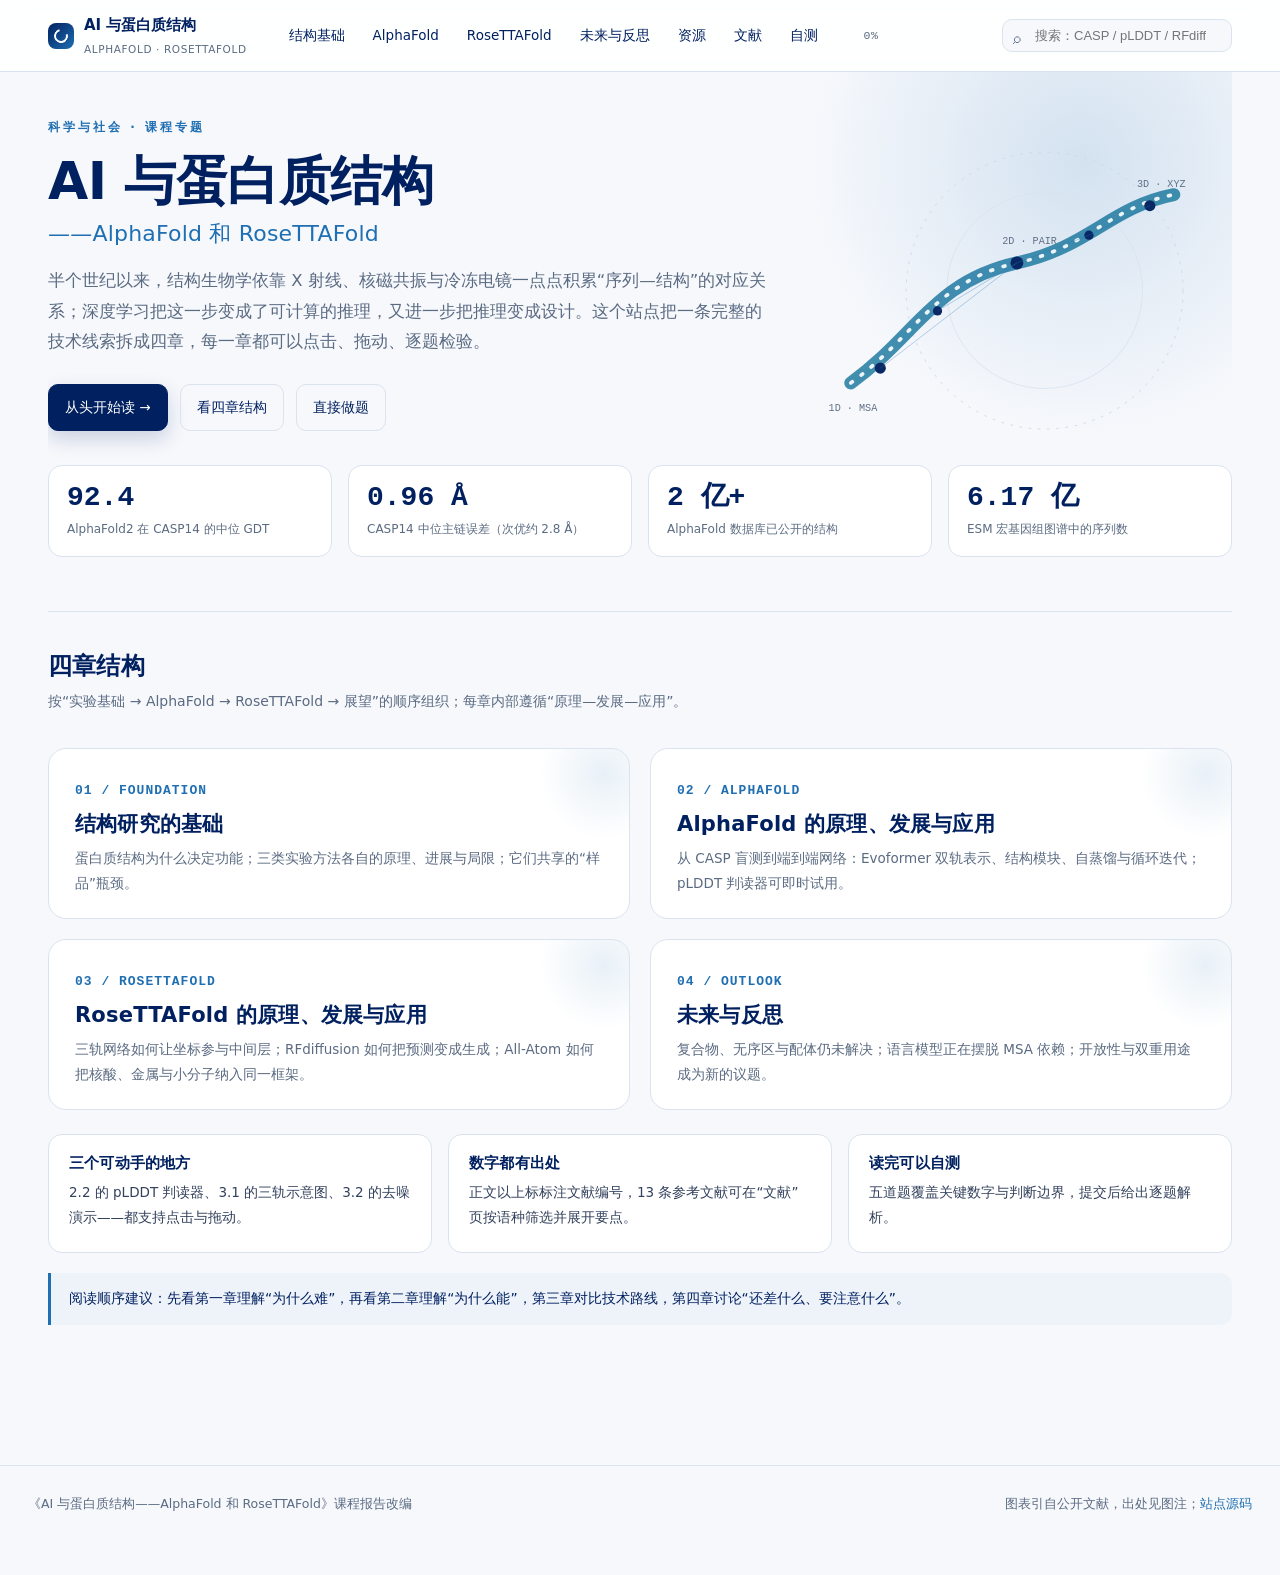
==== commit 81527f97: "chore: 页脚加入源码链接" ====
--- a/index.html
+++ b/index.html
@@ -144,7 +144,7 @@
 <footer class="site">
   <div class="in">
     <span>《AI 与蛋白质结构——AlphaFold 和 RoseTTAFold》课程报告改编</span>
-    <span>图表引自公开文献，出处见图注；站点可离线浏览</span>
+    <span>图表引自公开文献，出处见图注；<a href="https://github.com/FYC090118/heptagonalpha.github.io" target="_blank" rel="noopener">站点源码</a></span>
   </div>
 </footer>
 <script src="assets/js/core.js"></script>
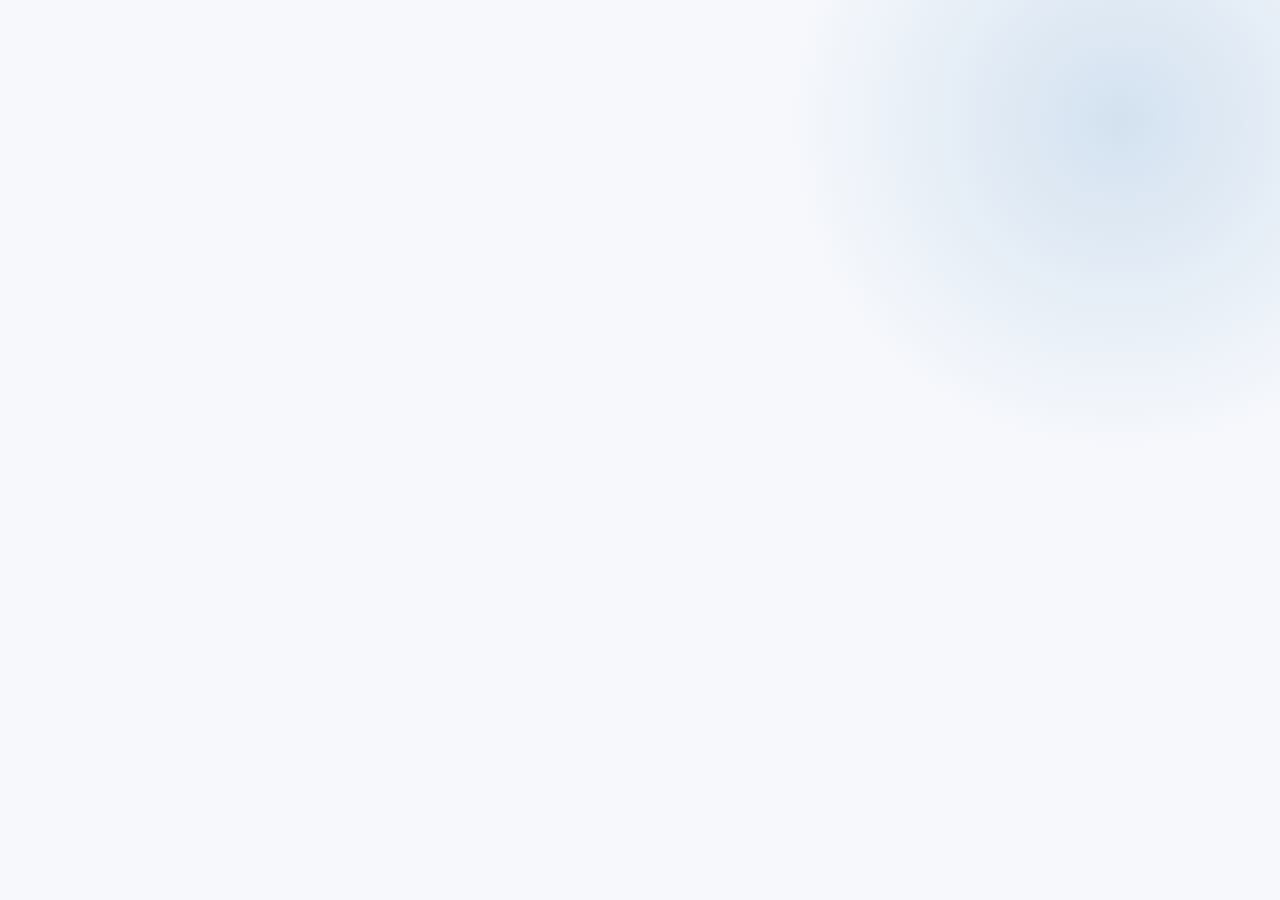
==== commit c8a56eb3: "refactor: 站点移入 alphafold/ 子目录，仓库根添加索引页" ====
--- a/index.html
+++ b/index.html
@@ -3,152 +3,56 @@
 <head>
 <meta charset="utf-8">
 <meta name="viewport" content="width=device-width, initial-scale=1">
-<title>AI 与蛋白质结构 · AlphaFold 与 RoseTTAFold</title>
-<meta name="description" content="从实验解析到深度学习预测、再到蛋白质设计的交互式专题：AlphaFold 与 RoseTTAFold 的原理、发展与应用。">
-<link rel="icon" href="data:image/svg+xml,<svg xmlns='http://www.w3.org/2000/svg' viewBox='0 0 64 64'><rect width='64' height='64' rx='14' fill='%23002060'/><circle cx='32' cy='32' r='15' fill='none' stroke='%23fff' stroke-width='4' stroke-dasharray='70 30'/></svg>">
+<title>heptagon · 站点索引</title>
 <meta name="theme-color" content="#002060">
-<meta property="og:title" content="AI 与蛋白质结构 · AlphaFold 与 RoseTTAFold">
-<meta property="og:description" content="从实验解析到深度学习预测、再到蛋白质设计的交互式专题。">
-<meta property="og:type" content="website">
-<link rel="stylesheet" href="assets/css/site.css">
+<link rel="stylesheet" href="alphafold/assets/css/site.css">
+<style>
+  .hub{min-height:100vh;display:flex;align-items:center;justify-content:center;padding:40px 22px;position:relative;overflow:hidden}
+  .hub .glow{position:absolute;width:760px;height:760px;border-radius:50%;right:-220px;top:-260px;
+    background:radial-gradient(circle at center,rgba(31,111,178,.16),rgba(31,111,178,0) 62%);pointer-events:none}
+  .panel{max-width:920px;width:100%;position:relative}
+  .panel .kicker{font-size:12px;letter-spacing:3px;color:var(--blue);font-weight:800}
+  .panel h1{font-size:46px;line-height:1.14;margin:14px 0 10px;letter-spacing:-.5px}
+  .panel p.lead{color:var(--muted);font-size:16px;max-width:640px}
+  .entry{
+    display:flex;align-items:center;justify-content:space-between;gap:18px;margin-top:34px;
+    background:#fff;border:1px solid var(--line);border-radius:20px;padding:26px 28px;text-decoration:none;
+    color:inherit;transition:.2s;box-shadow:0 10px 30px rgba(0,32,96,.06);
+  }
+  .entry:hover{transform:translateY(-3px);box-shadow:var(--shadow);border-color:#c6d7ea;text-decoration:none}
+  .entry .t{font-size:13px;color:var(--blue);font-family:var(--mono)}
+  .entry h2{font-size:23px;margin:6px 0 6px}
+  .entry p{margin:0;color:var(--muted);font-size:13.5px}
+  .entry .arrow{font-size:26px;color:var(--blue);transition:.2s}
+  .entry:hover .arrow{transform:translateX(6px)}
+  .meta{display:flex;gap:22px;flex-wrap:wrap;margin-top:22px;font-size:12.5px;color:var(--muted)}
+  .meta a{color:var(--blue)}
+  @media (max-width:720px){.panel h1{font-size:32px}.entry{flex-direction:column;align-items:flex-start}}
+</style>
 </head>
 <body>
-<div id="progress"></div>
-<header class="top">
-  <div class="bar">
-    <a class="logo" href="index.html"><i></i><span>AI 与蛋白质结构<small>ALPHAFOLD · ROSETTAFOLD</small></span></a>
-    <nav class="main">
-      <a href="ch1.html">结构基础</a>
-      <a href="ch2.html">AlphaFold</a>
-      <a href="ch3.html">RoseTTAFold</a>
-      <a href="ch4.html">未来与反思</a>
-      <a href="resources.html">资源</a>
-      <a href="references.html">文献</a>
-      <a href="quiz.html">自测</a>
-    </nav>
-    <button id="menuBtn" aria-label="展开目录" aria-expanded="false">☰</button>
-    <span class="pct" id="pct">0%</span>
-    <div class="searchwrap">
-      <input id="q" type="search" placeholder="搜索：CASP / pLDDT / RFdiffusion" aria-label="站内搜索">
-      <div id="hits"></div>
+<div class="hub">
+  <div class="glow"></div>
+  <div class="panel">
+    <div class="kicker">HEPTAGON · SITE INDEX</div>
+    <h1>heptagon</h1>
+    <p class="lead">这里存放几个静态站点。当前主要项目是基于课程报告改编的交互式专题《AI 与蛋白质结构——AlphaFold 和 RoseTTAFold》。</p>
+
+    <a class="entry" href="alphafold/">
+      <div>
+        <div class="t">/alphafold/</div>
+        <h2>AI 与蛋白质结构 · 交互式专题</h2>
+        <p>四章内容 + pLDDT 判读器、三轨交互图、RFdiffusion 去噪演示、ESM 规模滑块、文献检索与自测。</p>
+      </div>
+      <div class="arrow">→</div>
+    </a>
+
+    <div class="meta">
+      <span><a href="https://github.com/FYC090118/heptagon.github.io" target="_blank" rel="noopener">GitHub 仓库</a></span>
+      <span>静态页面 · 无需后端</span>
+      <span>最后更新：2026-11</span>
     </div>
   </div>
-</header>
-
-<main>
-  <section class="hero">
-    <div class="glow"></div>
-
-  <svg class="hero-art" viewBox="0 0 520 420" fill="none" xmlns="http://www.w3.org/2000/svg" aria-hidden="true">
-    <defs>
-      <linearGradient id="rib" x1="0" y1="0" x2="1" y2="1">
-        <stop offset="0" stop-color="#1f6fb2"/><stop offset="1" stop-color="#117f86"/>
-      </linearGradient>
-      <linearGradient id="fade" x1="0" y1="0" x2="1" y2="0">
-        <stop offset="0" stop-color="#002060" stop-opacity=".16"/>
-        <stop offset="1" stop-color="#002060" stop-opacity="0"/>
-      </linearGradient>
-      <filter id="soft"><feGaussianBlur stdDeviation="7"/></filter>
-    </defs>
-    <circle cx="330" cy="200" r="150" stroke="#c9d8ea" stroke-dasharray="3 7"/>
-    <circle cx="330" cy="200" r="106" stroke="#dbe3ee"/>
-    <path d="M120 300 C190 250 210 190 300 170 C380 152 400 110 470 96"
-          stroke="url(#rib)" stroke-width="14" stroke-linecap="round" opacity=".85"/>
-    <path d="M120 300 C190 250 210 190 300 170 C380 152 400 110 470 96"
-          stroke="#fff" stroke-width="4" stroke-dasharray="2 12" stroke-linecap="round" opacity=".9"/>
-    <g class="nodes" fill="#002060">
-      <circle cx="152" cy="284" r="6"/><circle cx="214" cy="222" r="5"/>
-      <circle cx="300" cy="170" r="7"/><circle cx="378" cy="140" r="5"/>
-      <circle cx="444" cy="108" r="6"/>
-    </g>
-    <g stroke="#1f6fb2" stroke-opacity=".35">
-      <path d="M152 284 L300 170"/><path d="M214 222 L300 170"/>
-      <path d="M378 140 L300 170"/><path d="M444 108 L378 140"/>
-    </g>
-    <g font-family="Cascadia Mono, monospace" font-size="11" fill="#5b6b82">
-      <text x="96" y="330">1D · MSA</text>
-      <text x="284" y="150">2D · PAIR</text>
-      <text x="430" y="88">3D · XYZ</text>
-    </g>
-  </svg>
-
-    <div class="kicker">科学与社会 · 课程专题</div>
-    <h1>AI 与蛋白质结构</h1>
-    <h2>——AlphaFold 和 RoseTTAFold</h2>
-    <p class="lead">半个世纪以来，结构生物学依靠 X 射线、核磁共振与冷冻电镜一点点积累“序列—结构”的对应关系；深度学习把这一步变成了可计算的推理，又进一步把推理变成设计。这个站点把一条完整的技术线索拆成四章，每一章都可以点击、拖动、逐题检验。</p>
-    <div class="cta">
-      <a class="btn primary" href="ch1.html">从头开始读 →</a>
-      <a class="btn ghost" href="#chapters">看四章结构</a>
-      <a class="btn ghost" href="quiz.html">直接做题</a>
-    </div>
-    <div class="facts">
-      <div class="fact reveal"><b>92.4</b><span>AlphaFold2 在 CASP14 的中位 GDT</span></div>
-      <div class="fact reveal"><b>0.96 Å</b><span>CASP14 中位主链误差（次优约 2.8 Å）</span></div>
-      <div class="fact reveal"><b>2 亿+</b><span>AlphaFold 数据库已公开的结构</span></div>
-      <div class="fact reveal"><b>6.17 亿</b><span>ESM 宏基因组图谱中的序列数</span></div>
-    </div>
-  </section>
-
-  <section id="chapters" style="padding:38px 0 10px">
-    <h2 style="font-size:24px">四章结构</h2>
-    <p style="color:var(--muted);font-size:14px;margin-top:6px">按“实验基础 → AlphaFold → RoseTTAFold → 展望”的顺序组织；每章内部遵循“原理—发展—应用”。</p>
-    <div class="cards">
-      <a class="card-link reveal" href="ch1.html">
-        <span class="n">01 / FOUNDATION</span>
-        <h3>结构研究的基础</h3>
-        <p>蛋白质结构为什么决定功能；三类实验方法各自的原理、进展与局限；它们共享的“样品”瓶颈。</p>
-        <span class="go">阅读本章 →</span>
-      </a>
-      <a class="card-link reveal" href="ch2.html">
-        <span class="n">02 / ALPHAFOLD</span>
-        <h3>AlphaFold 的原理、发展与应用</h3>
-        <p>从 CASP 盲测到端到端网络：Evoformer 双轨表示、结构模块、自蒸馏与循环迭代；pLDDT 判读器可即时试用。</p>
-        <span class="go">阅读本章 →</span>
-      </a>
-      <a class="card-link reveal" href="ch3.html">
-        <span class="n">03 / ROSETTAFOLD</span>
-        <h3>RoseTTAFold 的原理、发展与应用</h3>
-        <p>三轨网络如何让坐标参与中间层；RFdiffusion 如何把预测变成生成；All-Atom 如何把核酸、金属与小分子纳入同一框架。</p>
-        <span class="go">阅读本章 →</span>
-      </a>
-      <a class="card-link reveal" href="ch4.html">
-        <span class="n">04 / OUTLOOK</span>
-        <h3>未来与反思</h3>
-        <p>复合物、无序区与配体仍未解决；语言模型正在摆脱 MSA 依赖；开放性与双重用途成为新的议题。</p>
-        <span class="go">阅读本章 →</span>
-      </a>
-    </div>
-  </section>
-
-  <section style="padding:14px 0 30px">
-    <div class="grid3">
-      <div class="card reveal">
-        <h4>三个可动手的地方</h4>
-        <p>2.2 的 pLDDT 判读器、3.1 的三轨示意图、3.2 的去噪演示——都支持点击与拖动。</p>
-      </div>
-      <div class="card reveal">
-        <h4>数字都有出处</h4>
-        <p>正文以上标标注文献编号，13 条参考文献可在“文献”页按语种筛选并展开要点。</p>
-      </div>
-      <div class="card reveal">
-        <h4>读完可以自测</h4>
-        <p>五道题覆盖关键数字与判断边界，提交后给出逐题解析。</p>
-      </div>
-    </div>
-    <div class="note reveal">
-      阅读顺序建议：先看第一章理解“为什么难”，再看第二章理解“为什么能”，第三章对比技术路线，第四章讨论“还差什么、要注意什么”。
-    </div>
-  </section>
-</main>
-
-<footer class="site">
-  <div class="in">
-    <span>《AI 与蛋白质结构——AlphaFold 和 RoseTTAFold》课程报告改编</span>
-    <span>图表引自公开文献，出处见图注；<a href="https://github.com/FYC090118/heptagonalpha.github.io" target="_blank" rel="noopener">站点源码</a></span>
-  </div>
-</footer>
-<script src="assets/js/core.js"></script>
-<script src="assets/js/widgets.js"></script>
-<button id="fab" aria-label="回到顶部">↑</button>
+</div>
 </body>
 </html>
--- a/alphafold/assets/css/site.css
+++ b/alphafold/assets/css/site.css
@@ -0,0 +1,364 @@
+:root{
+  --navy:#002060; --ink:#16233a; --body:#33415c; --muted:#5b6b82;
+  --blue:#1f6fb2; --blue-2:#2a86cf; --teal:#117f86; --amber:#c9801d;
+  --line:#dbe3ee; --bg:#f6f8fc; --card:#fff; --soft:#eef3fa;
+  --mono:"Cascadia Mono","Consolas",monospace;
+  --shadow:0 10px 30px rgba(0,32,96,.08);
+}
+*{box-sizing:border-box}
+html{scroll-behavior:smooth}
+body{
+  margin:0;background:var(--bg);color:var(--body);
+  font:15.5px/1.85 "Microsoft YaHei","PingFang SC","Hiragino Sans GB",system-ui,sans-serif;
+  -webkit-font-smoothing:antialiased;overflow-x:hidden;
+}
+a{color:var(--blue);text-decoration:none}
+a:hover{text-decoration:underline}
+h1,h2,h3,h4{color:var(--navy);margin:0;font-weight:700;letter-spacing:.2px;line-height:1.35}
+p{margin:.6em 0}
+sup.cite{color:var(--muted);font-size:.68em;vertical-align:super}
+img{max-width:100%}
+
+/* ---------------- 顶栏 ---------------- */
+#progress{position:fixed;top:0;left:0;height:3px;width:0;background:linear-gradient(90deg,var(--blue),var(--amber));z-index:80;transition:width .08s linear}
+header.top{
+  position:sticky;top:0;z-index:70;background:rgba(255,255,255,.9);backdrop-filter:blur(10px);
+  border-bottom:1px solid var(--line);
+}
+header.top .bar{
+  max-width:1240px;margin:0 auto;padding:12px 28px;display:flex;align-items:center;gap:22px;
+}
+.logo{display:flex;align-items:center;gap:10px;font-weight:800;color:var(--navy);font-size:15px;white-space:nowrap}
+.logo i{
+  width:26px;height:26px;border-radius:8px;display:inline-block;
+  background:linear-gradient(135deg,var(--navy),var(--blue));position:relative;
+}
+.logo i:after{content:"";position:absolute;inset:6px;border:2px solid #fff;border-radius:50%;border-top-color:transparent;transform:rotate(30deg)}
+.logo small{display:block;font-weight:400;font-size:10.5px;color:var(--muted);letter-spacing:.6px}
+header.top nav.main{display:flex;gap:4px;margin-left:8px;flex-wrap:wrap}
+header.top nav.main a{
+  padding:7px 12px;border-radius:9px;font-size:13.5px;color:var(--navy);white-space:nowrap;
+}
+header.top nav.main a:hover{background:var(--soft);text-decoration:none}
+header.top nav.main a.on{background:var(--navy);color:#fff}
+.searchwrap{margin-left:auto;position:relative}
+.searchwrap input{
+  width:230px;padding:8px 12px 8px 32px;border:1px solid var(--line);border-radius:10px;
+  font-size:13px;background:var(--bg);outline:none;color:var(--ink);transition:.2s;
+}
+.searchwrap input:focus{width:300px;border-color:var(--blue);background:#fff;box-shadow:0 4px 16px rgba(31,111,178,.12)}
+.searchwrap:before{content:"⌕";position:absolute;left:11px;top:6px;color:var(--muted);font-size:15px}
+#hits{
+  position:absolute;right:0;top:44px;width:420px;max-height:60vh;overflow:auto;background:#fff;
+  border:1px solid var(--line);border-radius:14px;box-shadow:var(--shadow);padding:8px;display:none;
+}
+#hits.show{display:block}
+#hits a{display:block;padding:9px 12px;border-radius:9px;color:var(--ink);font-size:13px}
+#hits a:hover{background:var(--soft);text-decoration:none}
+#hits a b{color:var(--navy);display:block;font-size:13.5px}
+#hits a span{color:var(--muted);font-size:12px}
+#hits .none{padding:12px;color:var(--muted);font-size:13px}
+
+/* ---------------- 版心 ---------------- */
+main{max-width:1240px;margin:0 auto;padding:0 28px 90px}
+.crumb{font-size:12px;color:var(--muted);padding:22px 0 6px;letter-spacing:.3px}
+.crumb b{color:var(--navy)}
+
+/* ---------------- 首页 hero ---------------- */
+.hero{
+  position:relative;padding:44px 0 54px;border-bottom:1px solid var(--line);overflow:hidden;
+}
+.hero .glow{
+  position:absolute;width:620px;height:620px;border-radius:50%;right:-160px;top:-220px;
+  background:radial-gradient(circle at center,rgba(31,111,178,.16),rgba(31,111,178,0) 62%);
+  pointer-events:none;
+}
+.hero .kicker{font-size:12px;letter-spacing:3px;color:var(--blue);font-weight:800}
+.hero h1{font-size:52px;line-height:1.12;margin:14px 0 8px;letter-spacing:-.5px}
+.hero h2{font-size:22px;color:var(--blue);font-weight:500}
+.hero p.lead{font-size:16.5px;color:var(--muted);max-width:720px;margin-top:18px}
+.hero .cta{display:flex;gap:12px;margin-top:26px;flex-wrap:wrap}
+.btn{
+  display:inline-flex;align-items:center;gap:8px;border:1px solid var(--line);background:#fff;color:var(--navy);
+  border-radius:10px;padding:10px 16px;font-size:13.5px;cursor:pointer;transition:.18s;font-family:inherit;
+}
+.btn:hover{border-color:var(--blue);color:var(--blue);transform:translateY(-1px);text-decoration:none}
+.btn.primary{background:var(--navy);border-color:var(--navy);color:#fff;box-shadow:0 8px 20px rgba(0,32,96,.18)}
+.btn.primary:hover{background:#0a3070;color:#fff}
+.btn.ghost{background:transparent}
+.facts{display:grid;grid-template-columns:repeat(4,1fr);gap:16px;margin-top:34px}
+.fact{background:#fff;border:1px solid var(--line);border-radius:14px;padding:16px 18px;transition:.2s}
+.fact:hover{transform:translateY(-3px);box-shadow:var(--shadow)}
+.fact b{display:block;font-size:28px;color:var(--navy);line-height:1.15;font-family:var(--mono)}
+.fact span{font-size:12px;color:var(--muted);display:block;margin-top:4px}
+
+/* ---------------- 章节卡片 ---------------- */
+.cards{display:grid;grid-template-columns:repeat(2,1fr);gap:20px;margin-top:34px}
+.card-link{
+  position:relative;background:#fff;border:1px solid var(--line);border-radius:18px;padding:26px 26px 22px;
+  display:block;color:inherit;transition:.22s;overflow:hidden;
+}
+.card-link:hover{transform:translateY(-4px);box-shadow:var(--shadow);border-color:#c6d7ea;text-decoration:none}
+.card-link .n{
+  font-family:var(--mono);font-size:13px;color:var(--blue);font-weight:700;letter-spacing:1px;
+}
+.card-link h3{font-size:21px;margin:6px 0 8px}
+.card-link p{color:var(--muted);font-size:13.5px;margin:0}
+.card-link .go{position:absolute;right:22px;bottom:20px;color:var(--blue);font-size:13px;opacity:0;transform:translateX(-6px);transition:.22s}
+.card-link:hover .go{opacity:1;transform:none}
+.card-link:after{
+  content:"";position:absolute;right:-40px;top:-40px;width:130px;height:130px;border-radius:50%;
+  background:radial-gradient(circle,rgba(31,111,178,.10),transparent 70%);
+}
+
+/* ---------------- 内容页 ---------------- */
+.page-head{padding:30px 0 6px}
+.page-head .kicker{font-size:12px;letter-spacing:2px;color:var(--blue);font-weight:800}
+.page-head h1{font-size:38px;margin:10px 0 8px}
+.page-head p{color:var(--muted);max-width:820px;font-size:15px}
+.layout{display:grid;grid-template-columns:minmax(0,1fr) 232px;gap:44px;align-items:start}
+article{min-width:0}
+section.sec{padding:34px 0 18px;border-bottom:1px solid var(--line);scroll-margin-top:80px}
+section.sec:last-child{border-bottom:0}
+section.sec h2{font-size:26px;display:flex;align-items:baseline;gap:12px;margin-bottom:6px}
+section.sec h2 .num{font-family:var(--mono);font-size:16px;color:var(--blue);font-weight:700}
+section.sec .sub{color:var(--muted);font-size:14px;margin-bottom:16px}
+h3.sub{font-size:17px;margin:28px 0 8px;padding-left:11px;border-left:3px solid var(--amber);scroll-margin-top:84px}
+
+/* 右侧小节导航 */
+.rail{position:sticky;top:86px}
+.rail h5{font-size:11px;letter-spacing:1.6px;color:var(--muted);margin:0 0 10px;font-weight:700}
+.rail a{
+  display:block;font-size:12.8px;color:var(--muted);padding:6px 10px;border-left:2px solid transparent;
+  margin-left:-2px;transition:.15s;line-height:1.5;
+}
+.rail a:hover{color:var(--navy);text-decoration:none}
+.rail a.on{color:var(--blue);border-left-color:var(--blue);font-weight:600;background:linear-gradient(90deg,var(--soft),transparent)}
+
+/* ---------------- 通用块 ---------------- */
+.grid2{display:grid;grid-template-columns:1fr 1fr;gap:26px;align-items:start}
+.grid2.narrow{grid-template-columns:1.06fr .94fr}
+.grid3{display:grid;grid-template-columns:repeat(3,1fr);gap:16px}
+figure{margin:0}
+figure .frame{background:#fff;border:1px solid var(--line);border-radius:14px;padding:8px}
+figure img{width:100%;display:block;border-radius:8px}
+figcaption{font-size:11.5px;color:var(--muted);margin-top:8px;line-height:1.6}
+figcaption b{color:var(--navy)}
+.card{background:#fff;border:1px solid var(--line);border-radius:14px;padding:18px 20px}
+.card h4{font-size:15px;margin-bottom:6px}
+.card p{font-size:13.5px;margin:.35em 0}
+ul.clean{margin:8px 0;padding-left:1.15em}
+ul.clean li{margin:7px 0;font-size:14.2px}
+.key{font-weight:700;color:var(--navy)}
+.note{background:var(--soft);border-left:3px solid var(--blue);border-radius:0 12px 12px 0;padding:13px 18px;font-size:13.8px;color:var(--navy);margin:20px 0}
+.warn{background:#fdf6e8;border-left-color:var(--amber);color:#7a5311}
+.pill{display:inline-block;font-size:11.5px;padding:3px 10px;border-radius:999px;background:var(--soft);color:var(--blue);margin-right:6px}
+
+/* 标签页 */
+.tabs{display:flex;gap:8px;margin:18px 0 14px;flex-wrap:wrap}
+.tab{padding:9px 16px;border-radius:999px;border:1px solid var(--line);background:#fff;cursor:pointer;font-size:13.5px;color:var(--navy);transition:.15s;font-family:inherit}
+.tab:hover{border-color:var(--blue)}
+.tab.on{background:var(--navy);color:#fff;border-color:var(--navy)}
+.panel{display:none}
+.panel.on{display:block;animation:fade .28s ease}
+@keyframes fade{from{opacity:0;transform:translateY(5px)}to{opacity:1;transform:none}}
+
+/* 表格 */
+.tablewrap{background:#fff;border:1px solid var(--line);border-radius:14px;overflow:auto}
+table.cmp{width:100%;border-collapse:collapse;font-size:13.5px;min-width:620px}
+table.cmp th{background:var(--navy);color:#fff;text-align:left;padding:12px 13px;font-weight:600;font-size:13px;white-space:nowrap}
+table.cmp td{padding:12px 13px;border-bottom:1px solid var(--line);vertical-align:top}
+table.cmp tr:last-child td{border-bottom:0}
+table.cmp tr:hover td{background:var(--soft)}
+table.cmp td:first-child{font-weight:700;color:var(--navy);white-space:nowrap}
+
+/* 时间轴 */
+.timeline{position:relative;margin:22px 0 6px;padding-left:26px}
+.timeline:before{content:"";position:absolute;left:8px;top:8px;bottom:8px;width:2px;background:linear-gradient(var(--blue),var(--amber))}
+.tl-item{position:relative;padding:8px 0;cursor:pointer;transition:.15s}
+.tl-item:before{content:"";position:absolute;left:-24px;top:16px;width:11px;height:11px;border-radius:50%;background:#fff;border:2px solid var(--blue);transition:.15s}
+.tl-item:hover:before{border-color:var(--amber)}
+.tl-item.on:before{background:var(--amber);border-color:var(--amber);box-shadow:0 0 0 4px rgba(201,128,29,.16)}
+.tl-item b{color:var(--navy);font-size:14px;margin-right:10px;font-family:var(--mono)}
+.tl-item span{color:var(--muted);font-size:13.4px}
+.tl-item.on span{color:var(--navy)}
+.tl-body{background:#fff;border:1px solid var(--line);border-radius:14px;padding:20px 22px;font-size:13.8px;min-height:190px}
+.tl-body h4{margin-bottom:8px}
+.tl-body p{color:var(--body)}
+.tl-body .yr{font-family:var(--mono);color:var(--blue);font-weight:700}
+
+/* SVG 三轨图 */
+.track-svg{width:100%;height:auto;background:#fff;border:1px solid var(--line);border-radius:14px}
+.track-svg .box{cursor:pointer}
+.track-svg .box rect{transition:.18s}
+.track-svg .box:hover rect{stroke:var(--amber);stroke-width:2}
+.track-svg .box.on rect{stroke:var(--amber);stroke-width:2.5;filter:drop-shadow(0 3px 8px rgba(201,128,29,.18))}
+.track-svg text{font-family:inherit;font-size:12px;fill:var(--ink)}
+
+/* 滑块 */
+.slider-row{display:flex;align-items:center;gap:16px;margin:16px 0}
+input[type=range]{-webkit-appearance:none;appearance:none;height:5px;border-radius:3px;outline:none;flex:1;
+  background:linear-gradient(90deg,var(--blue),var(--teal));}
+input[type=range]::-webkit-slider-thumb{-webkit-appearance:none;width:20px;height:20px;border-radius:50%;background:#fff;border:5px solid var(--blue);box-shadow:0 2px 8px rgba(0,32,96,.25);cursor:pointer;transition:.15s}
+input[type=range]::-webkit-slider-thumb:hover{transform:scale(1.08)}
+output.val{font-family:var(--mono);font-size:14px;color:var(--navy);min-width:76px;text-align:right;font-weight:700}
+canvas.demo{width:100%;background:#fff;border:1px solid var(--line);border-radius:14px;display:block}
+.metric{display:flex;gap:20px;margin-top:12px;font-size:12.5px;color:var(--muted);flex-wrap:wrap}
+.metric b{font-family:var(--mono);color:var(--navy);font-size:15px}
+.pbar{height:16px;border-radius:9px;overflow:hidden;display:flex;background:#eef2f8;margin-top:10px}
+.pbar i{height:100%;transition:width .25s ease,background .25s ease}
+.badge{display:inline-block;padding:3px 10px;border-radius:999px;font-size:12px;font-weight:700;color:#fff}
+
+/* 文献 */
+.refs{display:grid;gap:10px}
+.ref{background:#fff;border:1px solid var(--line);border-radius:12px;padding:13px 16px;font-size:13.2px;cursor:pointer;transition:.15s}
+.ref:hover{border-color:#c6d7ea}
+.ref .head{display:flex;gap:10px;align-items:flex-start}
+.ref .no{font-family:var(--mono);color:var(--blue);font-weight:700;min-width:34px}
+.ref .abs{display:none;margin:10px 0 0 44px;color:var(--body);font-size:12.6px;border-top:1px dashed var(--line);padding-top:10px}
+.ref.open .abs{display:block}
+.ref mark{background:#fff1c9;color:inherit;padding:0 1px}
+
+/* 测验 */
+.quiz .q{background:#fff;border:1px solid var(--line);border-radius:14px;padding:18px 20px;margin:14px 0}
+.quiz .q h4{margin-bottom:12px;font-size:15px}
+.opt{display:block;padding:10px 14px;border:1px solid var(--line);border-radius:10px;margin:8px 0;cursor:pointer;font-size:13.6px;transition:.15s}
+.opt:hover{border-color:var(--blue);background:#fbfdff}
+.opt.pick{border-color:var(--blue);background:var(--soft)}
+.opt.right{border-color:#1d8a5a;background:#e9f7ef}
+.opt.wrong{border-color:#c05050;background:#fdecec}
+.q .fb{margin-top:10px;font-size:13px;color:var(--muted);display:none}
+.q.done .fb{display:block}
+
+/* 页脚翻页 */
+.pager{display:flex;justify-content:space-between;gap:16px;margin-top:46px;border-top:1px solid var(--line);padding-top:22px}
+.pager a{flex:1;background:#fff;border:1px solid var(--line);border-radius:14px;padding:14px 18px;transition:.2s}
+.pager a:hover{border-color:var(--blue);box-shadow:var(--shadow);text-decoration:none}
+.pager a small{display:block;font-size:11.5px;color:var(--muted)}
+.pager a b{color:var(--navy);font-size:15px}
+.pager .next{text-align:right}
+
+footer.site{border-top:1px solid var(--line);padding:26px 28px 60px;color:var(--muted);font-size:12.5px}
+footer.site .in{max-width:1240px;margin:0 auto;display:flex;justify-content:space-between;gap:20px;flex-wrap:wrap}
+
+/* 滚动显现 */
+body.js .reveal{opacity:0;transform:translateY(26px);transition:opacity .66s cubic-bezier(.22,.61,.36,1),transform .66s cubic-bezier(.22,.61,.36,1)}
+body.js .reveal.in{opacity:1;transform:none}
+@media (prefers-reduced-motion:reduce){
+  body.js .reveal{opacity:1!important;transform:none!important;transition:none!important}
+  html{scroll-behavior:auto}
+}
+
+/* 章节进度点 */
+#dots{position:fixed;right:18px;top:50%;transform:translateY(-50%);display:flex;flex-direction:column;gap:11px;z-index:50}
+#dots button{width:9px;height:9px;border-radius:50%;border:1px solid #b9c8dc;background:#fff;cursor:pointer;padding:0;transition:.2s}
+#dots button.on{background:var(--amber);border-color:var(--amber);transform:scale(1.4)}
+#dots button:hover{border-color:var(--blue)}
+
+/* 响应式 */
+@media (max-width:1100px){
+  .layout{grid-template-columns:1fr}
+  .rail{display:none}
+  #dots{display:none}
+}
+@media (max-width:860px){
+  header.top nav.main{display:none}
+  .searchwrap input{width:160px}
+  .searchwrap input:focus{width:200px}
+  #hits{width:min(92vw,420px)}
+  .hero h1{font-size:34px}
+  .hero{padding:28px 0 36px}
+  .facts{grid-template-columns:repeat(2,1fr)}
+  .cards{grid-template-columns:1fr}
+  .grid2,.grid2.narrow{grid-template-columns:1fr}
+  .grid3{grid-template-columns:1fr}
+  main{padding:0 18px 60px}
+  header.top .bar{padding:10px 16px}
+  .page-head h1{font-size:28px}
+}
+@media print{
+  header.top,#progress,#dots,.rail,.pager,.searchwrap{display:none}
+  .layout{display:block}
+  .panel{display:block!important}
+  .reveal{opacity:1!important;transform:none!important}
+  body{background:#fff}
+}
+
+/* ---------------- 移动端菜单 / 回顶 / 进度百分比 ---------------- */
+#menuBtn{display:none;border:1px solid var(--line);background:#fff;border-radius:10px;width:38px;height:38px;font-size:17px;color:var(--navy);cursor:pointer}
+#menuBtn:hover{border-color:var(--blue);color:var(--blue)}
+.pct{font-family:var(--mono);font-size:11.5px;color:var(--muted);margin-left:12px;letter-spacing:.5px}
+#fab{
+  position:fixed;right:22px;bottom:26px;width:44px;height:44px;border-radius:50%;border:1px solid var(--line);
+  background:#fff;color:var(--navy);cursor:pointer;box-shadow:0 8px 22px rgba(0,32,96,.14);
+  display:flex;align-items:center;justify-content:center;font-size:18px;opacity:0;pointer-events:none;
+  transition:.22s;z-index:60;
+}
+#fab.show{opacity:1;pointer-events:auto}
+#fab:hover{border-color:var(--blue);color:var(--blue);transform:translateY(-2px)}
+@media (max-width:860px){
+  #menuBtn{display:inline-flex;align-items:center;justify-content:center}
+  header.top nav.main.open{
+    display:flex;position:absolute;left:0;right:0;top:64px;background:#fff;border-bottom:1px solid var(--line);
+    padding:10px 16px;box-shadow:0 12px 24px rgba(0,32,96,.08);flex-direction:column;gap:2px;
+  }
+  header.top nav.main.open a{padding:11px 12px;font-size:14.5px}
+  header.top .bar{position:relative}
+  .pct{display:none}
+}
+
+/* ---------------- 首页装饰图 ---------------- */
+.hero-art{
+  position:absolute;right:12px;top:34px;width:min(38vw,480px);height:auto;opacity:0;
+  animation:artIn 1.1s .25s cubic-bezier(.22,.61,.36,1) forwards;
+}
+@keyframes artIn{from{opacity:0;transform:translateY(16px) scale(.98)}to{opacity:.96;transform:none}}
+.hero-art .nodes circle{animation:pulse 3.2s ease-in-out infinite}
+.hero-art .nodes circle:nth-child(2){animation-delay:.4s}
+.hero-art .nodes circle:nth-child(3){animation-delay:.8s}
+.hero-art .nodes circle:nth-child(4){animation-delay:1.2s}
+.hero-art .nodes circle:nth-child(5){animation-delay:1.6s}
+@keyframes pulse{0%,100%{opacity:.55;r:5}50%{opacity:1;r:7}}
+@media (max-width:1100px){.hero-art{display:none}}
+@media (prefers-reduced-motion:reduce){.hero-art{animation:none;opacity:.96}.hero-art .nodes circle{animation:none}}
+
+/* 窄屏：搜索换行、菜单铺满 */
+@media (max-width:640px){
+  header.top .bar{flex-wrap:wrap;row-gap:8px}
+  header.top .searchwrap{order:9;margin-left:0;width:100%}
+  header.top .searchwrap input{width:100%}
+  header.top .searchwrap input:focus{width:100%}
+  #hits{left:0;right:0;width:100%}
+  header.top nav.main.open{top:100%}
+}
+
+/* ---------------- 资源卡片 ---------------- */
+.res-grid{display:grid;grid-template-columns:repeat(2,1fr);gap:16px;margin-top:20px}
+.res{
+  display:block;background:#fff;border:1px solid var(--line);border-radius:16px;padding:20px 22px;
+  transition:.2s;color:inherit;position:relative;overflow:hidden;
+}
+.res:hover{transform:translateY(-3px);box-shadow:var(--shadow);border-color:#c6d7ea;text-decoration:none}
+.res .tag{font-size:11px;color:var(--blue);background:var(--soft);border-radius:999px;padding:3px 10px}
+.res h3{font-size:16.5px;margin:10px 0 6px}
+.res p{font-size:13.2px;color:var(--muted);margin:0}
+.res .link{display:block;margin-top:12px;font-family:var(--mono);font-size:11.5px;color:var(--blue)}
+@media (max-width:860px){.res-grid{grid-template-columns:1fr}}
+
+/* 文献链接 */
+.ref-links{display:flex;gap:8px;flex-wrap:wrap;margin-top:9px}
+.ref-links a{
+  font-size:11.5px;color:var(--blue);border:1px solid var(--line);border-radius:999px;
+  padding:2px 9px;background:#fff;transition:.15s;
+}
+.ref-links a:hover{border-color:var(--blue);background:var(--soft);text-decoration:none}
+
+/* ---------------- 本章要点 ---------------- */
+.takeaway{
+  background:linear-gradient(135deg,#f3f7fd,#eef4fb);border:1px solid #d9e5f4;border-left:4px solid var(--blue);
+  border-radius:0 16px 16px 0;padding:16px 22px;margin:6px 0 26px;
+}
+.takeaway b{display:block;font-size:13px;letter-spacing:1.4px;color:var(--blue);margin-bottom:8px}
+.takeaway ul{margin:0;padding-left:1.1em}
+.takeaway li{font-size:13.8px;color:var(--navy);margin:5px 0}
+.takeaway li:before{content:"·";color:var(--amber);margin-right:4px}
